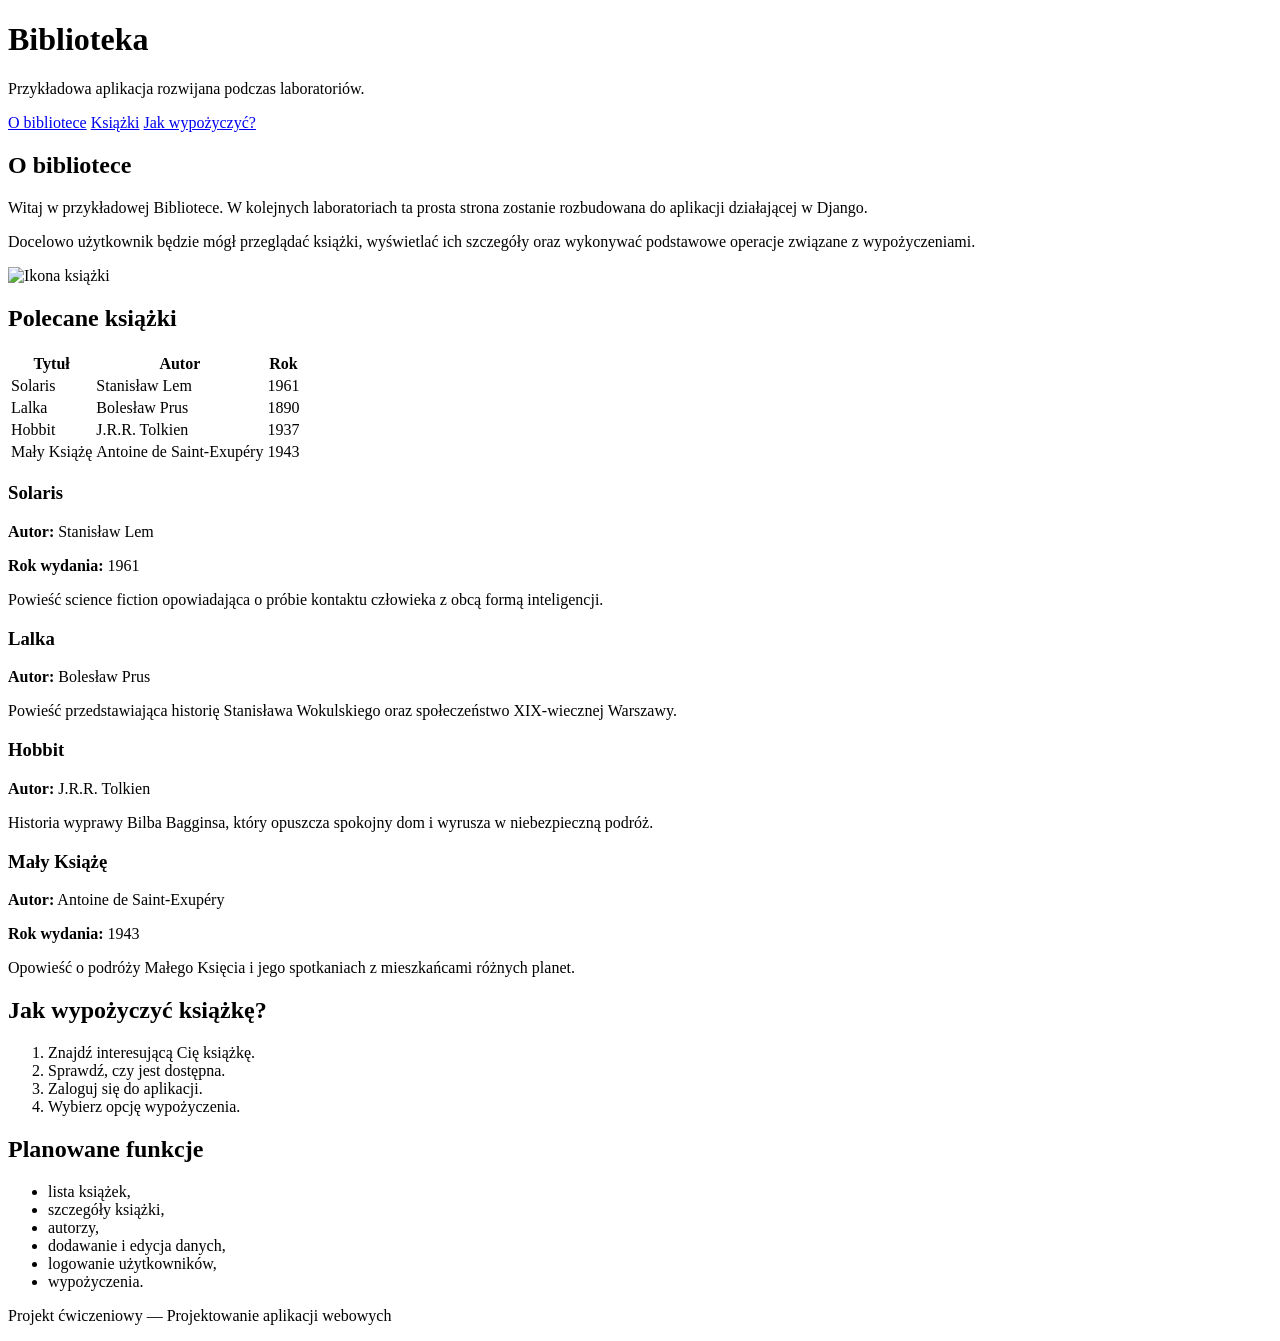
==== frontend/index.html @ 0c19bcd8 "Dodano index.html" ====
<!DOCTYPE html>
<html lang="pl">
<head>
    <meta charset="UTF-8">
    <meta name="viewport" content="width=device-width, initial-scale=1.0">
    <title>Biblioteka</title>
</head>
<body>

    <header>
        <h1>Biblioteka</h1>

        <p>
            Przykładowa aplikacja rozwijana podczas laboratoriów.
        </p>

        <nav>
            <a href="#about">O bibliotece</a>
            <a href="#books">Książki</a>
            <a href="#rules">Jak wypożyczyć?</a>
        </nav>
    </header>

    <main>

        <section id="about">
            <h2>O bibliotece</h2>

            <p>
                Witaj w przykładowej Bibliotece.
                W kolejnych laboratoriach ta prosta strona zostanie
                rozbudowana do aplikacji działającej w Django.
            </p>

            <p>
                Docelowo użytkownik będzie mógł przeglądać książki,
                wyświetlać ich szczegóły oraz wykonywać podstawowe
                operacje związane z wypożyczeniami.
            </p>

            <img
                src="https://png.pngtree.com/png-clipart/20190924/original/pngtree-vector-book-icon-png-image_4868895.jpg"
                alt="Ikona książki"
                width="120"
            >
        </section>

        <section id="books">
            <h2>Polecane książki</h2>

            <table>
                <thead>
                    <tr>
                        <th>Tytuł</th>
                        <th>Autor</th>
                        <th>Rok</th>
                    </tr>
                </thead>
                <tbody>
                    <tr>
                        <td>Solaris</td>
                        <td>Stanisław Lem</td>
                        <td>1961</td>
                    </tr>
                    <tr>
                        <td>Lalka</td>
                        <td>Bolesław Prus</td>
                        <td>1890</td>
                    </tr>
                    <tr>
                        <td>Hobbit</td>
                        <td>J.R.R. Tolkien</td>
                        <td>1937</td>
                    </tr>
                    <tr>
                        <td>Mały Książę</td>
                        <td>Antoine de Saint-Exupéry</td>
                        <td>1943</td>
                    </tr>
                </tbody>
            </table>

            <article>
                <h3>Solaris</h3>

                <div class="book-info">
                    <p>
                        <strong>Autor:</strong> Stanisław Lem
                    </p>

                    <p>
                        <strong>Rok wydania:</strong> 1961
                    </p>
                </div>

                <p>
                    Powieść science fiction opowiadająca o próbie
                    kontaktu człowieka z obcą formą inteligencji.
                </p>
            </article>

            <article>
                <h3>Lalka</h3>

                <p>
                    <strong>Autor:</strong> Bolesław Prus
                </p>

                <p>
                    Powieść przedstawiająca historię Stanisława
                    Wokulskiego oraz społeczeństwo XIX-wiecznej Warszawy.
                </p>
            </article>

            <article>
                <h3>Hobbit</h3>

                <p>
                    <strong>Autor:</strong> J.R.R. Tolkien
                </p>

                <p>
                    Historia wyprawy Bilba Bagginsa, który opuszcza
                    spokojny dom i wyrusza w niebezpieczną podróż.
                </p>
            </article>

            <article>
                <h3>Mały Książę</h3>

                <div class="book-info">
                    <p>
                        <strong>Autor:</strong> Antoine de Saint-Exupéry
                    </p>

                    <p>
                        <strong>Rok wydania:</strong> 1943
                    </p>
                </div>

                <p>
                    Opowieść o podróży Małego Księcia i jego spotkaniach
                    z mieszkańcami różnych planet.
                </p>
            </article>
        </section>

        <section id="rules">
            <h2>Jak wypożyczyć książkę?</h2>

            <ol>
                <li>Znajdź interesującą Cię książkę.</li>
                <li>Sprawdź, czy jest dostępna.</li>
                <li>Zaloguj się do aplikacji.</li>
                <li>Wybierz opcję wypożyczenia.</li>
            </ol>
        </section>

        <section>
            <h2>Planowane funkcje</h2>

            <ul>
                <li>lista książek,</li>
                <li>szczegóły książki,</li>
                <li>autorzy,</li>
                <li>dodawanie i edycja danych,</li>
                <li>logowanie użytkowników,</li>
                <li>wypożyczenia.</li>
            </ul>
        </section>

    </main>

    <footer>
        <p>
            Projekt ćwiczeniowy — Projektowanie aplikacji webowych
        </p>
    </footer>

</body>
</html>
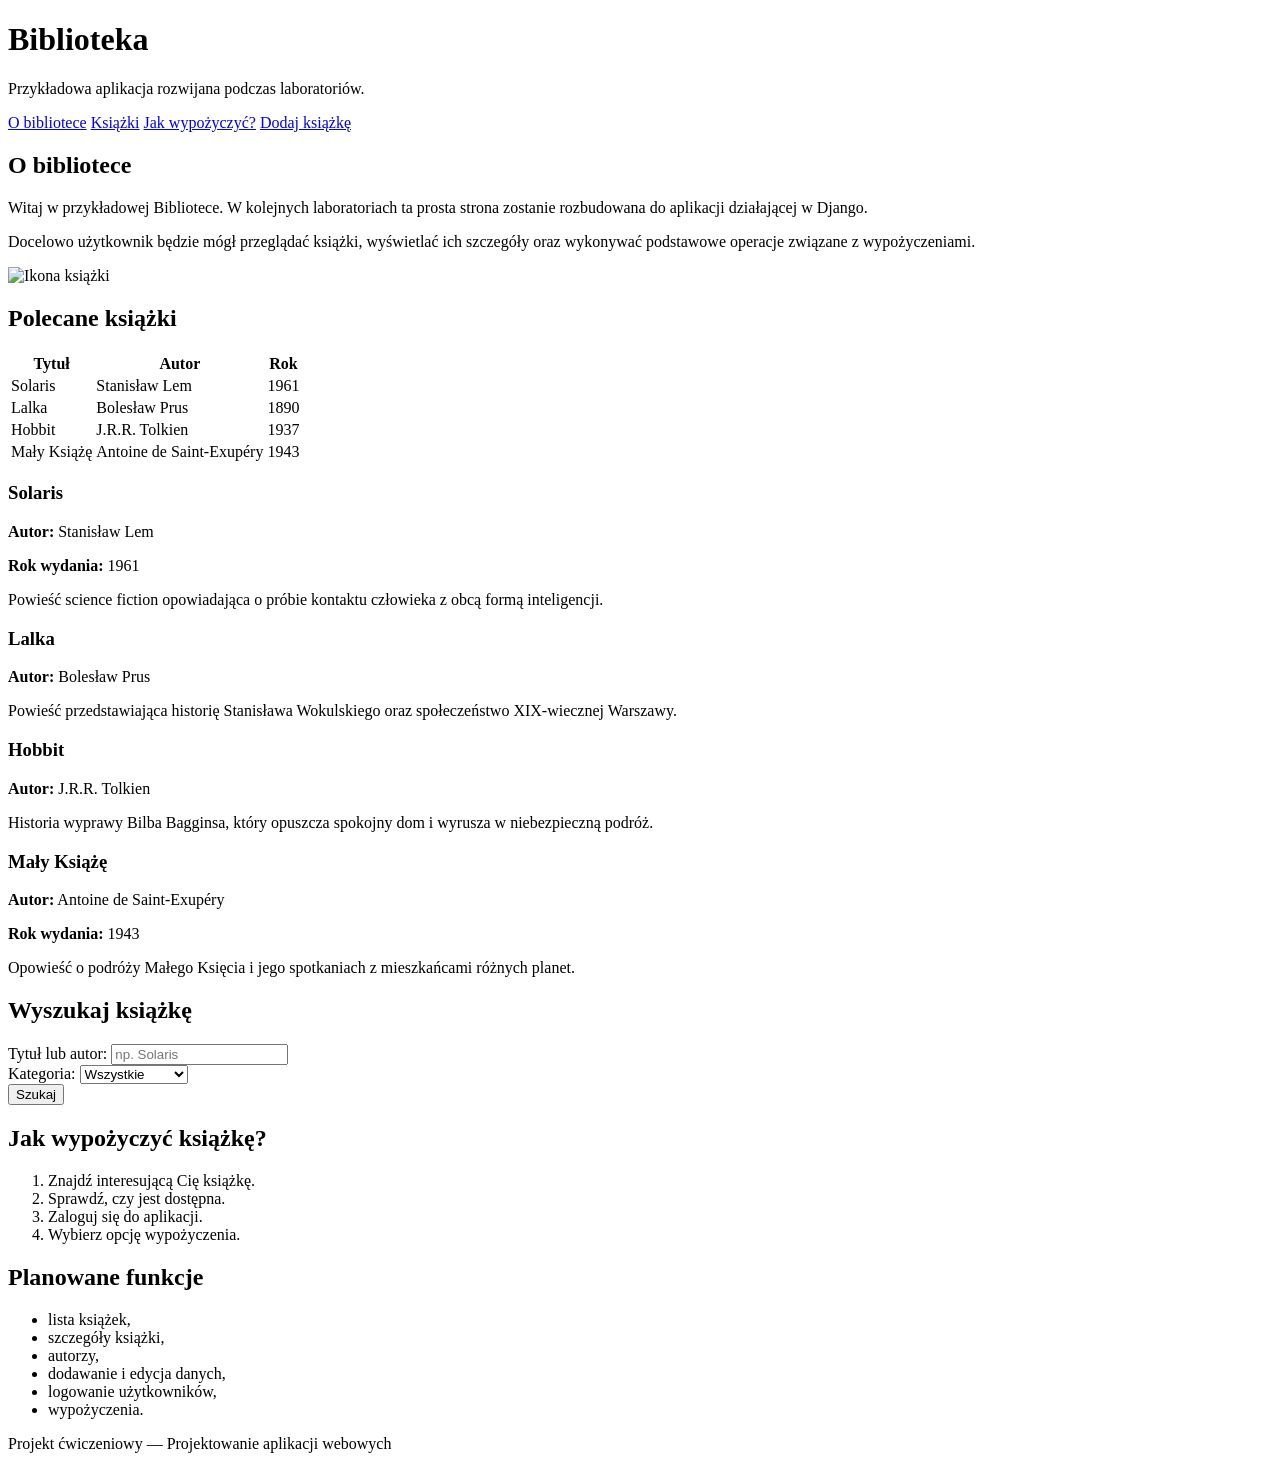
==== commit f25df1dd: "Zmiana index.html i dodanie add_book.html" ====
--- a/frontend/index.html
+++ b/frontend/index.html
@@ -18,6 +18,9 @@
             <a href="#about">O bibliotece</a>
             <a href="#books">Książki</a>
             <a href="#rules">Jak wypożyczyć?</a>
+            <a href="./add_book.html">
+                Dodaj książkę
+            </a>
         </nav>
     </header>
 
@@ -143,6 +146,58 @@
                     z mieszkańcami różnych planet.
                 </p>
             </article>
+        </section>
+
+        <section id="search">
+            <h2>Wyszukaj książkę</h2>
+
+            <form method="get">
+
+                <div>
+                    <label for="query">
+                        Tytuł lub autor:
+                    </label>
+
+                    <input
+                        type="text"
+                        id="query"
+                        name="query"
+                        placeholder="np. Solaris"
+                    >
+                </div>
+
+                <div>
+                    <label for="search-category">
+                        Kategoria:
+                    </label>
+
+                    <select
+                        id="search-category"
+                        name="category"
+                    >
+                        <option value="">
+                            Wszystkie
+                        </option>
+
+                        <option value="fantasy">
+                            Fantasy
+                        </option>
+
+                        <option value="science-fiction">
+                            Science fiction
+                        </option>
+
+                        <option value="crime">
+                            Kryminał
+                        </option>
+                    </select>
+                </div>
+
+                <button type="submit">
+                    Szukaj
+                </button>
+
+            </form>
         </section>
 
         <section id="rules">
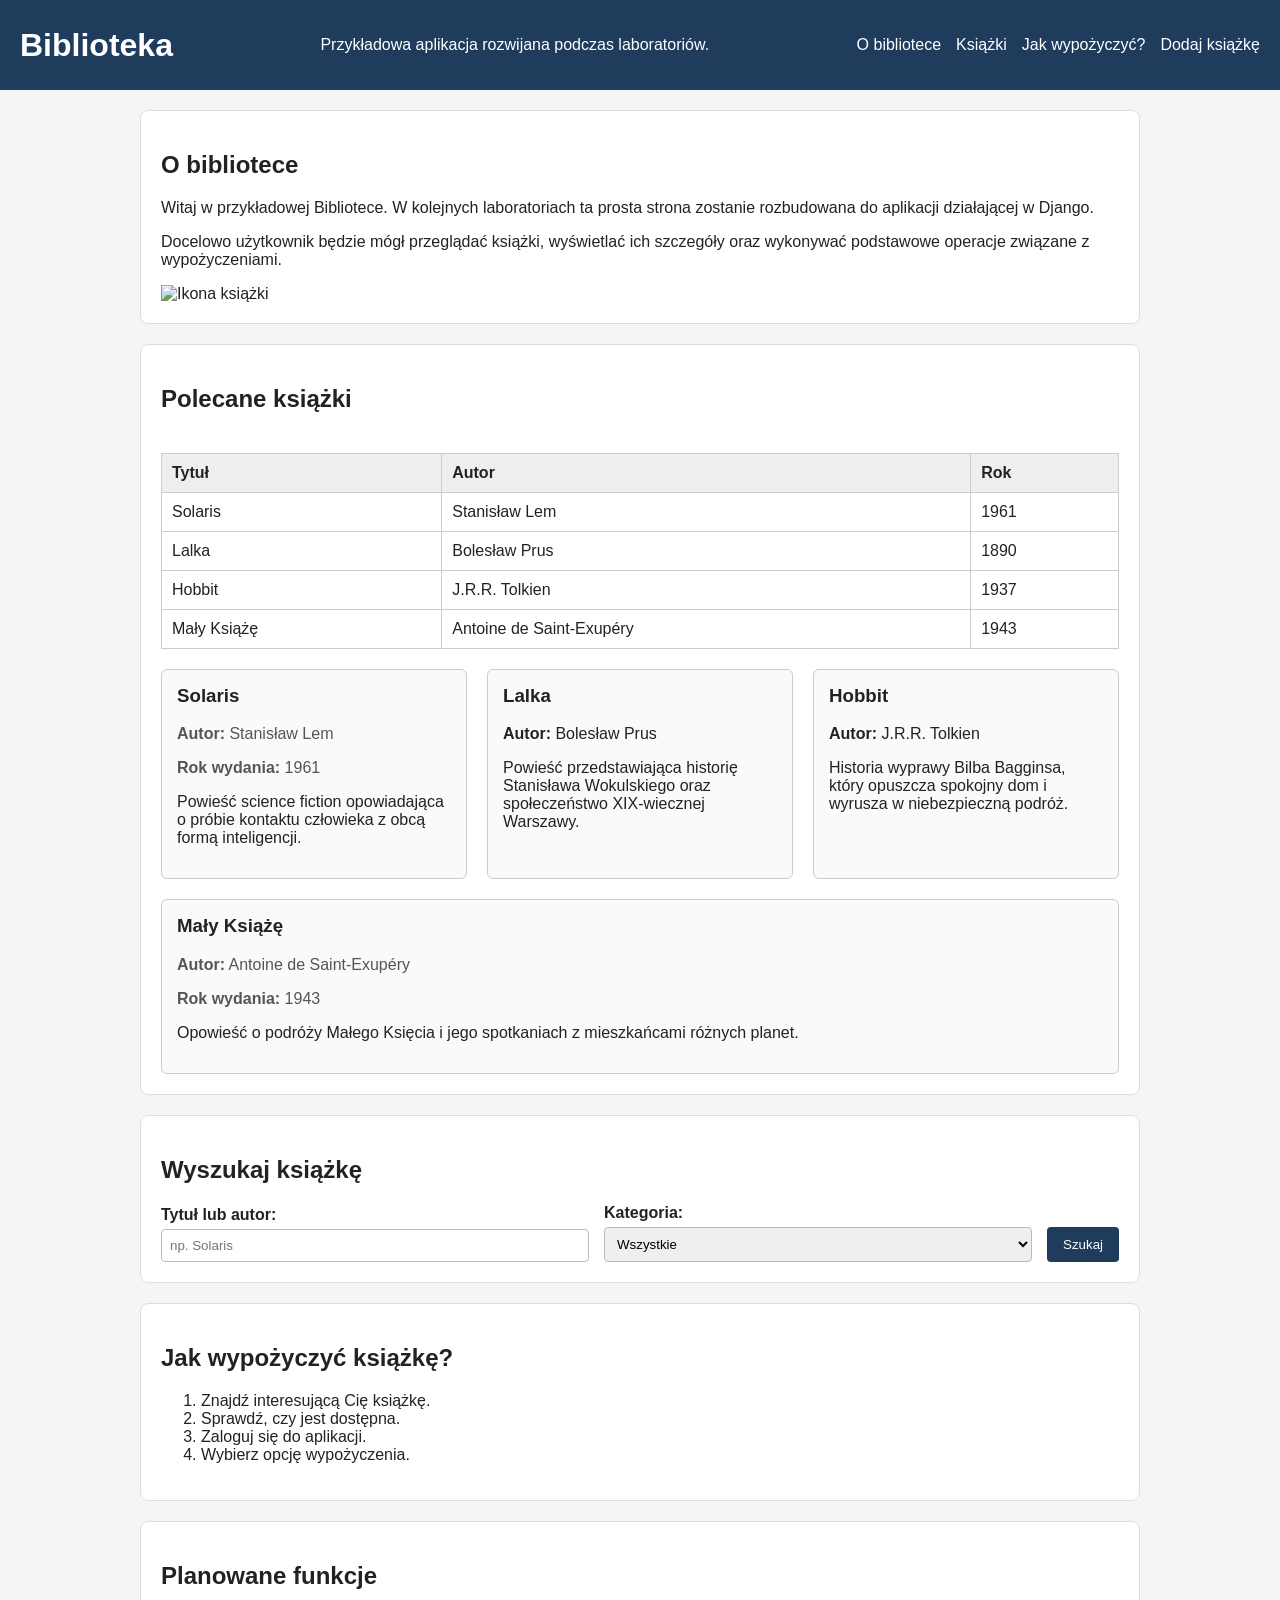
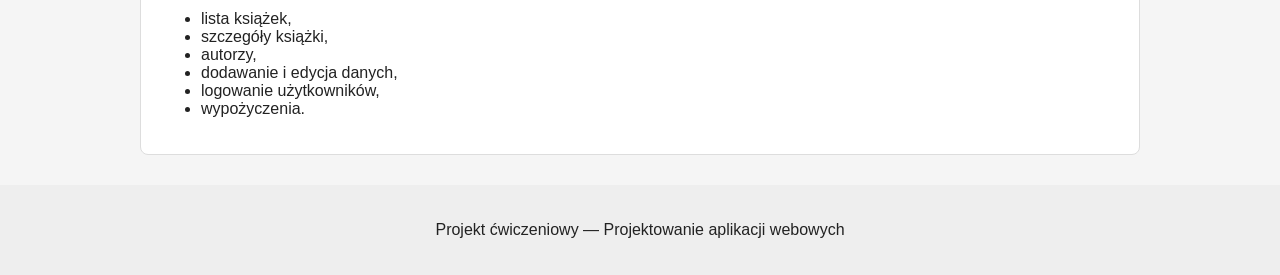
==== commit 488a17f8: "Dodano arkusze stylów" ====
--- a/frontend/index.html
+++ b/frontend/index.html
@@ -4,6 +4,7 @@
     <meta charset="UTF-8">
     <meta name="viewport" content="width=device-width, initial-scale=1.0">
     <title>Biblioteka</title>
+    <link rel="stylesheet" href="css/styles.css">
 </head>
 <body>
 
@@ -51,107 +52,111 @@
         <section id="books">
             <h2>Polecane książki</h2>
 
-            <table>
-                <thead>
-                    <tr>
-                        <th>Tytuł</th>
-                        <th>Autor</th>
-                        <th>Rok</th>
-                    </tr>
-                </thead>
-                <tbody>
-                    <tr>
-                        <td>Solaris</td>
-                        <td>Stanisław Lem</td>
-                        <td>1961</td>
-                    </tr>
-                    <tr>
-                        <td>Lalka</td>
-                        <td>Bolesław Prus</td>
-                        <td>1890</td>
-                    </tr>
-                    <tr>
-                        <td>Hobbit</td>
-                        <td>J.R.R. Tolkien</td>
-                        <td>1937</td>
-                    </tr>
-                    <tr>
-                        <td>Mały Książę</td>
-                        <td>Antoine de Saint-Exupéry</td>
-                        <td>1943</td>
-                    </tr>
-                </tbody>
-            </table>
-
-            <article>
-                <h3>Solaris</h3>
-
-                <div class="book-info">
-                    <p>
-                        <strong>Autor:</strong> Stanisław Lem
-                    </p>
-
-                    <p>
-                        <strong>Rok wydania:</strong> 1961
-                    </p>
-                </div>
-
-                <p>
-                    Powieść science fiction opowiadająca o próbie
-                    kontaktu człowieka z obcą formą inteligencji.
-                </p>
-            </article>
-
-            <article>
-                <h3>Lalka</h3>
-
-                <p>
-                    <strong>Autor:</strong> Bolesław Prus
-                </p>
-
-                <p>
-                    Powieść przedstawiająca historię Stanisława
-                    Wokulskiego oraz społeczeństwo XIX-wiecznej Warszawy.
-                </p>
-            </article>
-
-            <article>
-                <h3>Hobbit</h3>
-
-                <p>
-                    <strong>Autor:</strong> J.R.R. Tolkien
-                </p>
-
-                <p>
-                    Historia wyprawy Bilba Bagginsa, który opuszcza
-                    spokojny dom i wyrusza w niebezpieczną podróż.
-                </p>
-            </article>
-
-            <article>
-                <h3>Mały Książę</h3>
-
-                <div class="book-info">
-                    <p>
-                        <strong>Autor:</strong> Antoine de Saint-Exupéry
-                    </p>
-
-                    <p>
-                        <strong>Rok wydania:</strong> 1943
-                    </p>
-                </div>
-
-                <p>
-                    Opowieść o podróży Małego Księcia i jego spotkaniach
-                    z mieszkańcami różnych planet.
-                </p>
-            </article>
+            <div class="table-container">
+                <table>
+                    <thead>
+                        <tr>
+                            <th>Tytuł</th>
+                            <th>Autor</th>
+                            <th>Rok</th>
+                        </tr>
+                    </thead>
+                    <tbody>
+                        <tr>
+                            <td>Solaris</td>
+                            <td>Stanisław Lem</td>
+                            <td>1961</td>
+                        </tr>
+                        <tr>
+                            <td>Lalka</td>
+                            <td>Bolesław Prus</td>
+                            <td>1890</td>
+                        </tr>
+                        <tr>
+                            <td>Hobbit</td>
+                            <td>J.R.R. Tolkien</td>
+                            <td>1937</td>
+                        </tr>
+                        <tr>
+                            <td>Mały Książę</td>
+                            <td>Antoine de Saint-Exupéry</td>
+                            <td>1943</td>
+                        </tr>
+                    </tbody>
+                </table>
+            </div>
+
+            <div class="book-list">
+                <article class="book-card">
+                    <h3>Solaris</h3>
+
+                    <div class="book-info">
+                        <p>
+                            <strong>Autor:</strong> Stanisław Lem
+                        </p>
+
+                        <p>
+                            <strong>Rok wydania:</strong> 1961
+                        </p>
+                    </div>
+
+                    <p>
+                        Powieść science fiction opowiadająca o próbie
+                        kontaktu człowieka z obcą formą inteligencji.
+                    </p>
+                </article>
+
+                <article class="book-card">
+                    <h3>Lalka</h3>
+
+                    <p>
+                        <strong>Autor:</strong> Bolesław Prus
+                    </p>
+
+                    <p>
+                        Powieść przedstawiająca historię Stanisława
+                        Wokulskiego oraz społeczeństwo XIX-wiecznej Warszawy.
+                    </p>
+                </article>
+
+                <article class="book-card">
+                    <h3>Hobbit</h3>
+
+                    <p>
+                        <strong>Autor:</strong> J.R.R. Tolkien
+                    </p>
+
+                    <p>
+                        Historia wyprawy Bilba Bagginsa, który opuszcza
+                        spokojny dom i wyrusza w niebezpieczną podróż.
+                    </p>
+                </article>
+
+                <article class="book-card">
+                    <h3>Mały Książę</h3>
+
+                    <div class="book-info">
+                        <p>
+                            <strong>Autor:</strong> Antoine de Saint-Exupéry
+                        </p>
+
+                        <p>
+                            <strong>Rok wydania:</strong> 1943
+                        </p>
+                    </div>
+
+                    <p>
+                        Opowieść o podróży Małego Księcia i jego spotkaniach
+                        z mieszkańcami różnych planet.
+                    </p>
+                </article>
+            </div>
         </section>
 
         <section id="search">
             <h2>Wyszukaj książkę</h2>
 
-            <form method="get">
+            <form class="search-form" method="get">
 
                 <div>
                     <label for="query">
--- a/frontend/css/styles.css
+++ b/frontend/css/styles.css
@@ -0,0 +1,209 @@
+body {
+    margin: 0;
+
+    background-color: #f5f5f5;
+    color: #222222;
+
+    font-family: Arial, Helvetica, sans-serif;
+}
+
+header {
+    display: flex;
+
+    justify-content: space-between;
+    align-items: center;
+
+    gap: 20px;
+
+    background-color: #1f3c5c;
+    color: white;
+
+    padding: 20px;
+}
+
+header h1 {
+    margin: 0;
+}
+
+nav {
+    display: flex;
+    gap: 15px;
+}
+
+nav a {
+    color: white;
+    text-decoration: none;
+}
+
+nav a:hover {
+    text-decoration: underline;
+}
+
+main {
+    width: 90%;
+    max-width: 1000px;
+
+    margin: 0 auto;
+}
+
+section {
+    background-color: white;
+
+    margin: 20px 0;
+    padding: 20px;
+
+    border: 1px solid #dddddd;
+    border-radius: 8px;
+}
+
+.book-list {
+    display: flex;
+
+    gap: 20px;
+    flex-wrap: wrap;
+}
+
+.book-card {
+    flex: 1 1 250px;
+
+    border: 1px solid #cccccc;
+    border-radius: 6px;
+
+    padding: 15px;
+
+    background-color: #fafafa;
+}
+
+.book-card h3 {
+    margin-top: 0;
+}
+
+.book-info {
+    color: #555555;
+}
+
+table {
+    width: 100%;
+
+    border-collapse: collapse;
+
+    margin: 20px 0;
+}
+
+th,
+td {
+    border: 1px solid #cccccc;
+
+    padding: 10px;
+
+    text-align: left;
+}
+
+th {
+    background-color: #eeeeee;
+}
+
+.table-container {
+    overflow-x: auto;
+}
+
+form {
+    max-width: 600px;
+}
+
+form div {
+    margin-bottom: 15px;
+}
+
+.search-form {
+    display: flex;
+
+    gap: 15px;
+
+    align-items: end;
+
+    max-width: none;
+}
+
+.search-form div {
+    flex: 1;
+    margin-bottom: 0;
+}
+
+label {
+    display: block;
+
+    margin-bottom: 5px;
+
+    font-weight: bold;
+}
+
+input[type="text"],
+input[type="email"],
+input[type="password"],
+input[type="number"],
+input[type="date"],
+select,
+textarea {
+    width: 100%;
+
+    padding: 8px;
+
+    border: 1px solid #bbbbbb;
+    border-radius: 4px;
+
+    box-sizing: border-box;
+}
+
+button,
+.button-link {
+    display: inline-block;
+
+    background-color: #1f3c5c;
+    color: white;
+
+    border: none;
+    border-radius: 4px;
+
+    padding: 10px 16px;
+
+    text-decoration: none;
+
+    cursor: pointer;
+}
+
+button:hover,
+.button-link:hover {
+    background-color: #315c87;
+}
+
+footer {
+    margin-top: 30px;
+    padding: 20px;
+
+    text-align: center;
+
+    background-color: #eeeeee;
+}
+
+@media (max-width: 700px) {
+
+    header {
+        flex-direction: column;
+        align-items: flex-start;
+    }
+
+    nav {
+        flex-direction: column;
+    }
+
+    .search-form {
+        flex-direction: column;
+        align-items: stretch;
+    }
+
+    main {
+        width: 95%;
+    }
+
+}
